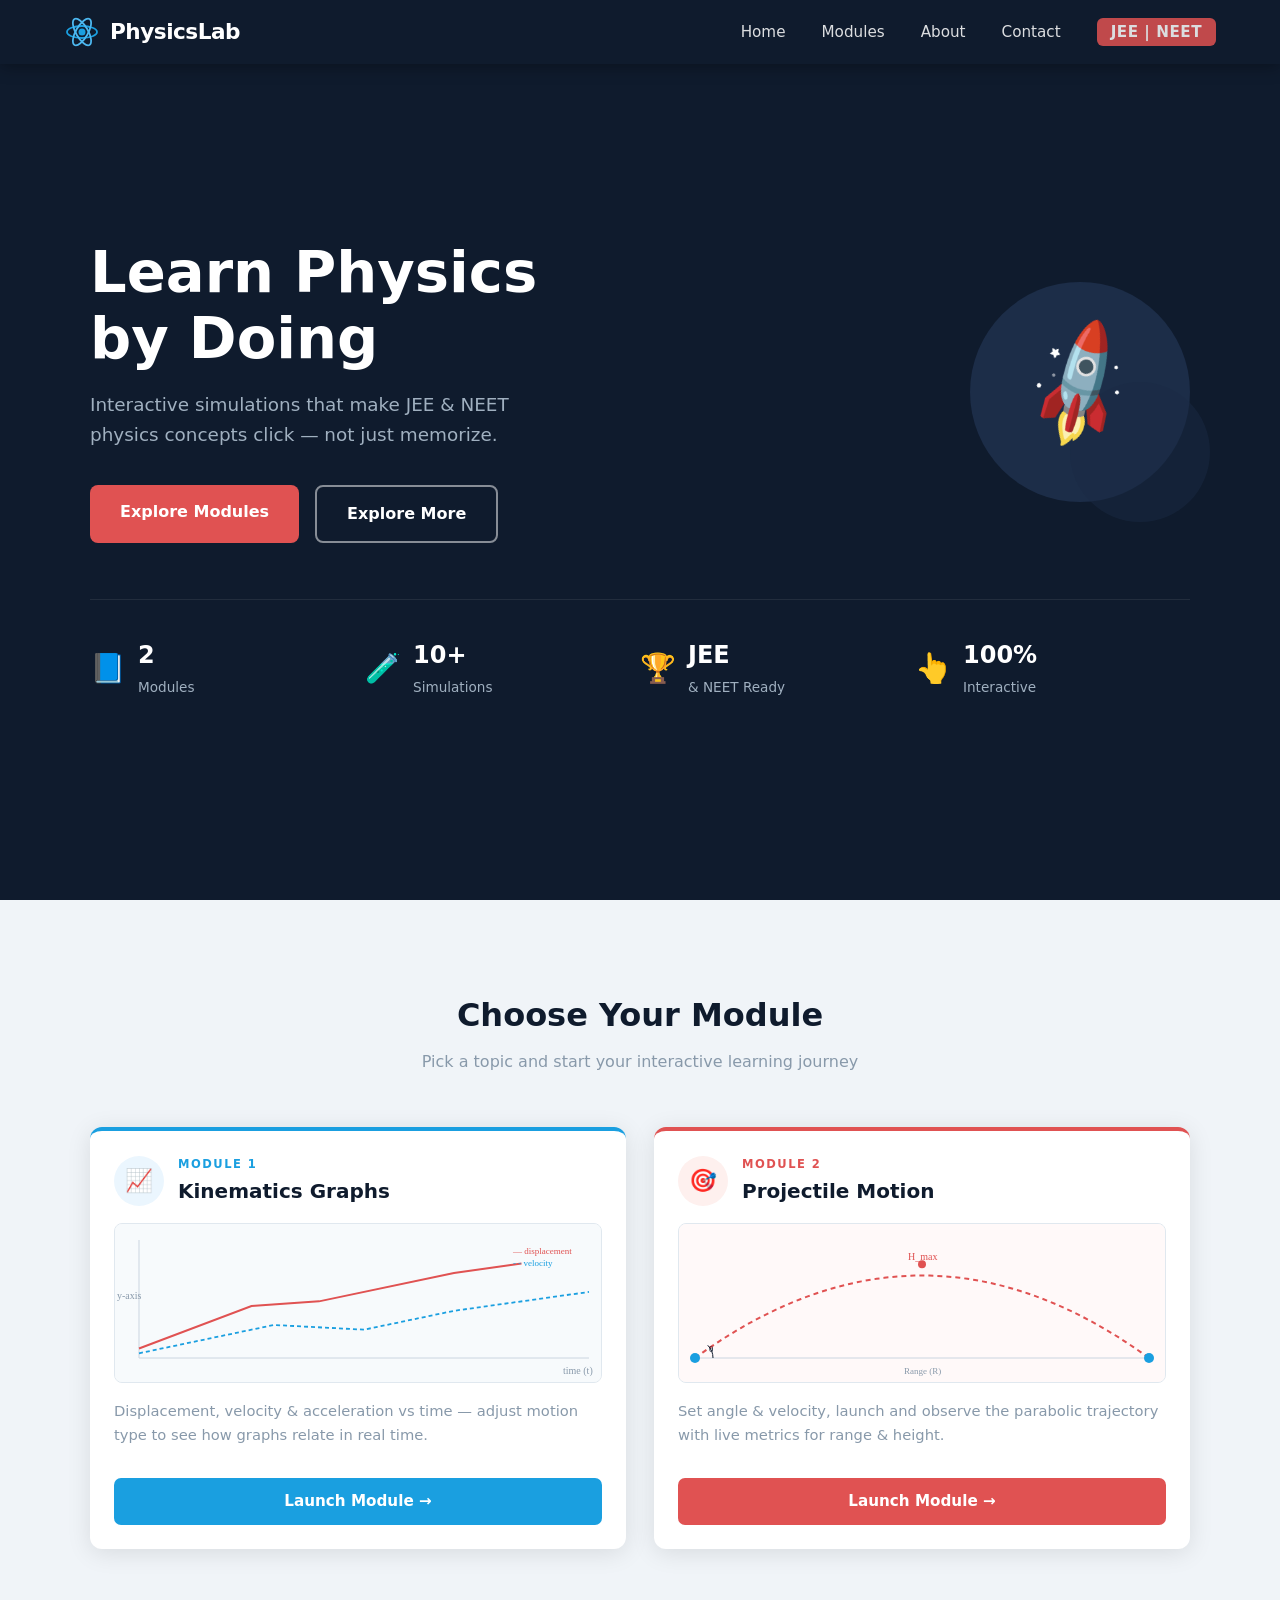
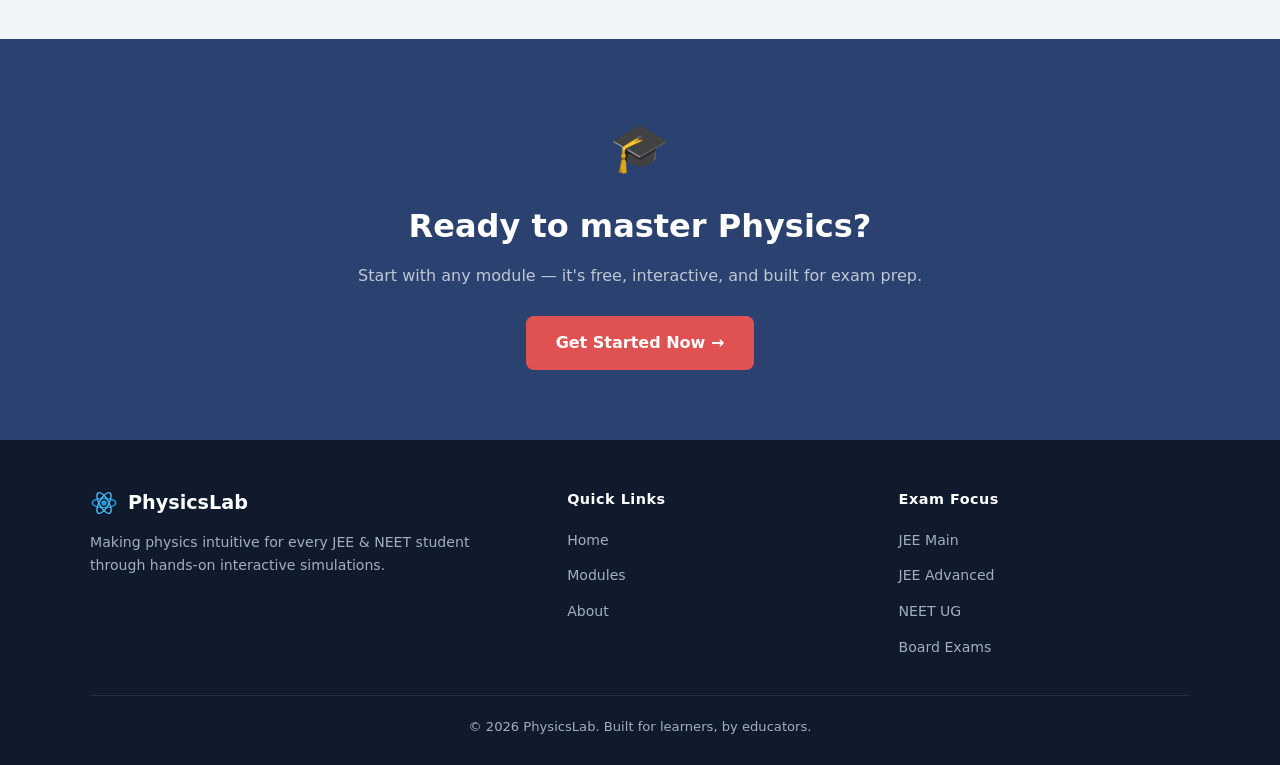
==== index.html @ a99c67ca "Add files via upload" ====
<!DOCTYPE html>
<html lang="en">
<head>
  <meta charset="UTF-8" />
  <meta name="viewport" content="width=device-width, initial-scale=1.0" />
  <title>PhysicsLab – Interactive Physics for JEE &amp; NEET</title>
  <link rel="stylesheet" href="styles.css" />
</head>
<body>

<!-- ① NAVBAR -->
<nav id="navbar">
  <a class="nav-logo" href="#home">
    <!-- Atom SVG icon -->
    <svg viewBox="0 0 36 36" fill="none" xmlns="http://www.w3.org/2000/svg">
      <circle cx="18" cy="18" r="3.5" fill="#1A9FE0"/>
      <ellipse cx="18" cy="18" rx="15" ry="6" stroke="#1A9FE0" stroke-width="1.8" fill="none"/>
      <ellipse cx="18" cy="18" rx="15" ry="6" stroke="#4DB8F0" stroke-width="1.8" fill="none" transform="rotate(60 18 18)"/>
      <ellipse cx="18" cy="18" rx="15" ry="6" stroke="#4DB8F0" stroke-width="1.8" fill="none" transform="rotate(120 18 18)"/>
    </svg>
    <span>PhysicsLab</span>
  </a>

  <ul class="nav-links" id="navLinks">
    <li><a href="#home">Home</a></li>
    <li><a href="#modules">Modules</a></li>
    <li><a href="#about-section">About</a></li>
    <li><a href="#footer-cta">Contact</a></li>
    <li><a class="nav-badge" href="#modules">JEE | NEET</a></li>
  </ul>

  <button class="hamburger" id="hamburger" aria-label="Toggle menu">
    <span></span><span></span><span></span>
  </button>
</nav>


<!-- ② HERO -->
<section id="home">
  <div class="hero-inner">
    <div class="hero-text">
      <h1>Learn Physics<br>by Doing</h1>
      <p>Interactive simulations that make JEE &amp; NEET physics concepts click — not just memorize.</p>
      <div class="hero-ctas">
        <a class="btn-primary" href="#modules">Explore Modules</a>
        <a class="btn-secondary" href="#modules">Explore More</a>
      </div>
    </div>
    <div class="hero-visual">
      <div class="hero-circle-bg"></div>
      <div class="hero-circle-sm"></div>
      <div class="hero-rocket">🚀</div>
    </div>
  </div>

  <div class="stats-bar">
    <div class="stat-item">
      <span class="stat-icon">📘</span>
      <div class="stat-text">
        <strong>2</strong>
        <span>Modules</span>
      </div>
    </div>
    <div class="stat-item">
      <span class="stat-icon">🧪</span>
      <div class="stat-text">
        <strong>10+</strong>
        <span>Simulations</span>
      </div>
    </div>
    <div class="stat-item">
      <span class="stat-icon">🏆</span>
      <div class="stat-text">
        <strong>JEE</strong>
        <span>&amp; NEET Ready</span>
      </div>
    </div>
    <div class="stat-item">
      <span class="stat-icon">👆</span>
      <div class="stat-text">
        <strong>100%</strong>
        <span>Interactive</span>
      </div>
    </div>
  </div>
</section>


<!-- ③ MODULE CARDS -->
<section id="modules">
  <div class="section-header">
    <h2>Choose Your Module</h2>
    <p>Pick a topic and start your interactive learning journey</p>
  </div>

  <div class="module-cards-grid">
    <!-- Card 1: Kinematics -->
    <div class="module-card kinematics">
      <div class="card-header">
        <div class="card-icon">📈</div>
        <div class="card-header-text">
          <p class="module-label">Module 1</p>
          <h3>Kinematics Graphs</h3>
        </div>
      </div>
      <div class="card-preview">
        <canvas id="cardCanvasKin" height="160"></canvas>
      </div>
      <div class="card-body">
        Displacement, velocity &amp; acceleration vs time — adjust motion type to see how graphs relate in real time.
      </div>
      <div class="card-footer">
        <a class="btn-module" href="http://jeeneetprep.stemlabstudio.in/kinematics_02/velocity_acceleration_01.html">Launch Module →</a>
      </div>
    </div>

    <!-- Card 2: Projectile -->
    <div class="module-card projectile">
      <div class="card-header">
        <div class="card-icon">🎯</div>
        <div class="card-header-text">
          <p class="module-label">Module 2</p>
          <h3>Projectile Motion</h3>
        </div>
      </div>
      <div class="card-preview">
        <canvas id="cardCanvasProj" height="160"></canvas>
      </div>
      <div class="card-body">
        Set angle &amp; velocity, launch and observe the parabolic trajectory with live metrics for range &amp; height.
      </div>
      <div class="card-footer">
        <a class="btn-module" href="http://jeeneetprep.stemlabstudio.in/kinematics_03/projectile_motion_01.html">Launch Module →</a>
      </div>
    </div>
  </div>
</section>



<!-- ⑥ FOOTER / CTA -->
<section id="footer-cta">
  <span class="cta-icon">🎓</span>
  <h2>Ready to master Physics?</h2>
  <p>Start with any module — it's free, interactive, and built for exam prep.</p>
  <a class="btn-primary" href="#modules">Get Started Now →</a>
</section>

<footer id="about-section">
  <div class="footer-grid">
    <div class="footer-brand">
      <a class="brand-name" href="#home">
        <svg width="28" height="28" viewBox="0 0 36 36" fill="none">
          <circle cx="18" cy="18" r="3.5" fill="#1A9FE0"/>
          <ellipse cx="18" cy="18" rx="15" ry="6" stroke="#1A9FE0" stroke-width="1.8" fill="none"/>
          <ellipse cx="18" cy="18" rx="15" ry="6" stroke="#4DB8F0" stroke-width="1.8" fill="none" transform="rotate(60 18 18)"/>
          <ellipse cx="18" cy="18" rx="15" ry="6" stroke="#4DB8F0" stroke-width="1.8" fill="none" transform="rotate(120 18 18)"/>
        </svg>
        PhysicsLab
      </a>
      <p>Making physics intuitive for every JEE &amp; NEET student through hands-on interactive simulations.</p>
    </div>

    <div class="footer-col">
      <h5>Quick Links</h5>
      <ul>
        <li><a href="#home">Home</a></li>
        <li><a href="#modules">Modules</a></li>
        <li><a href="#about-section">About</a></li>
      </ul>
    </div>

    <div class="footer-col">
      <h5>Exam Focus</h5>
      <ul>
        <li><a href="#">JEE Main</a></li>
        <li><a href="#">JEE Advanced</a></li>
        <li><a href="#">NEET UG</a></li>
        <li><a href="#">Board Exams</a></li>
      </ul>
    </div>
  </div>

  <div class="footer-bottom">
    © 2026 PhysicsLab. Built for learners, by educators.
  </div>
</footer>


<script>
/* ================================================
   UTILITY
   ================================================ */
const $ = id => document.getElementById(id);

function dpr() { return window.devicePixelRatio || 1; }

function setupCanvas(canvas) {
  const rect = canvas.getBoundingClientRect();
  const d = dpr();
  canvas.width  = rect.width  * d;
  canvas.height = rect.height * d;
  const ctx = canvas.getContext('2d');
  ctx.scale(d, d);
  return { ctx, W: rect.width, H: rect.height };
}

/* ================================================
   CARD PREVIEW – Kinematics mini-graph
   ================================================ */
function drawKinCard() {
  const canvas = $('cardCanvasKin');
  const { ctx, W, H } = setupCanvas(canvas);
  ctx.clearRect(0, 0, W, H);

  const pad = { l: 24, r: 12, t: 16, b: 24 };
  const gW = W - pad.l - pad.r;
  const gH = H - pad.t - pad.b;

  // background
  ctx.fillStyle = '#F7FAFC';
  ctx.fillRect(0, 0, W, H);

  // axes
  ctx.strokeStyle = '#CBD5E0';
  ctx.lineWidth = 1;
  ctx.beginPath();
  ctx.moveTo(pad.l, pad.t);
  ctx.lineTo(pad.l, pad.t + gH);
  ctx.lineTo(pad.l + gW, pad.t + gH);
  ctx.stroke();

  // labels
  ctx.fillStyle = '#8899AA';
  ctx.font = '10px Segoe UI';
  ctx.fillText('y-axis', 2, pad.t + gH / 2);
  ctx.fillText('time (t)', pad.l + gW - 26, pad.t + gH + 16);

  // displacement line (red solid)
  ctx.strokeStyle = '#E05252';
  ctx.lineWidth = 2;
  ctx.beginPath();
  const pts = [0, 0.1, 0.25, 0.55, 0.4, 0.6, 0.7, 0.9, 0.85, 1];
  for (let i = 0; i < pts.length; i += 2) {
    const x = pad.l + (pts[i] * gW);
    const y = pad.t + gH - (pts[i+1] * gH * 0.8);
    i === 0 ? ctx.moveTo(x, y) : ctx.lineTo(x, y);
  }
  ctx.stroke();

  // velocity line (blue dashed)
  ctx.strokeStyle = '#1A9FE0';
  ctx.lineWidth = 1.8;
  ctx.setLineDash([4, 3]);
  ctx.beginPath();
  const vpts = [0, 0.05, 0.3, 0.35, 0.5, 0.3, 0.7, 0.5, 1, 0.7];
  for (let i = 0; i < vpts.length; i += 2) {
    const x = pad.l + (vpts[i] * gW);
    const y = pad.t + gH - (vpts[i+1] * gH * 0.8);
    i === 0 ? ctx.moveTo(x, y) : ctx.lineTo(x, y);
  }
  ctx.stroke();
  ctx.setLineDash([]);

  // legend
  ctx.font = '9px Segoe UI';
  ctx.fillStyle = '#E05252'; ctx.fillText('— displacement', W - 88, pad.t + 14);
  ctx.fillStyle = '#1A9FE0'; ctx.fillText('- - velocity',    W - 88, pad.t + 26);
}

/* ================================================
   CARD PREVIEW – Projectile mini-graph
   ================================================ */
function drawProjCard() {
  const canvas = $('cardCanvasProj');
  const { ctx, W, H } = setupCanvas(canvas);
  ctx.clearRect(0, 0, W, H);

  ctx.fillStyle = '#FFF9F9';
  ctx.fillRect(0, 0, W, H);

  const pad = { l: 16, r: 16, t: 24, b: 24 };
  const gW = W - pad.l - pad.r;
  const gH = H - pad.t - pad.b;

  // ground
  ctx.strokeStyle = '#CBD5E0';
  ctx.lineWidth = 1;
  ctx.beginPath();
  ctx.moveTo(pad.l, pad.t + gH);
  ctx.lineTo(pad.l + gW, pad.t + gH);
  ctx.stroke();

  // parabola
  ctx.strokeStyle = '#E05252';
  ctx.lineWidth = 2;
  ctx.setLineDash([5, 4]);
  ctx.beginPath();
  const steps = 60;
  for (let i = 0; i <= steps; i++) {
    const t = i / steps;
    const x = pad.l + t * gW;
    const y = pad.t + gH - (4 * gH * 0.75 * t * (1 - t));
    i === 0 ? ctx.moveTo(x, y) : ctx.lineTo(x, y);
  }
  ctx.stroke();
  ctx.setLineDash([]);

  // launch & land dots
  const dotR = 5;
  ctx.fillStyle = '#1A9FE0';
  [[pad.l, pad.t + gH], [pad.l + gW, pad.t + gH]].forEach(([cx, cy]) => {
    ctx.beginPath(); ctx.arc(cx, cy, dotR, 0, Math.PI * 2); ctx.fill();
  });

  // H_max label
  const hx = pad.l + gW / 2;
  const hy = pad.t + gH * 0.02;
  ctx.fillStyle = '#E05252';
  ctx.font = '10px Segoe UI';
  ctx.fillText('H_max', hx - 14, hy + 10);
  ctx.beginPath(); ctx.arc(hx, hy + 14, 4, 0, Math.PI * 2);
  ctx.fill();

  // angle arc
  ctx.strokeStyle = '#0F1B2D'; ctx.lineWidth = 1;
  ctx.beginPath();
  ctx.arc(pad.l, pad.t + gH, 18, -Math.PI / 4, 0);
  ctx.stroke();
  ctx.fillStyle = '#0F1B2D'; ctx.font = '9px Segoe UI';
  ctx.fillText('θ', pad.l + 14, pad.t + gH - 6);

  // Range label
  ctx.fillStyle = '#8899AA'; ctx.font = '9px Segoe UI';
  ctx.fillText('Range (R)', pad.l + gW / 2 - 18, pad.t + gH + 16);
}


/* ================================================
   HAMBURGER MENU
   ================================================ */
$('hamburger').addEventListener('click', () => {
  $('navLinks').classList.toggle('open');
});

/* ================================================
   INIT & RESIZE
   ================================================ */
function initAll() {
  drawKinCard();
  drawProjCard();
}

window.addEventListener('load', initAll);
window.addEventListener('resize', () => {
  drawKinCard();
  drawProjCard();
});
</script>
</body>
</html>
---- styles.css ----
/* =============================================
   PhysicsLab – Styles
   ============================================= */

/* --- Reset & Base --- */
*, *::before, *::after { box-sizing: border-box; margin: 0; padding: 0; }

:root {
  --navy:       #0F1B2D;
  --navy-mid:   #1A2B44;
  --navy-light: #253A5A;
  --blue:       #1A9FE0;
  --blue-light: #4DB8F0;
  --red:        #E05252;
  --red-dark:   #C0392B;
  --green:      #27AE60;
  --gold:       #F39C12;
  --white:      #FFFFFF;
  --off-white:  #F0F4F8;
  --grey:       #8899AA;
  --text-dim:   #A0B0C0;
  --card-bg:    #FFFFFF;
  --shadow:     0 4px 24px rgba(0,0,0,0.10);
  --radius:     12px;
  --transition: 0.25s ease;
}

html { scroll-behavior: smooth; font-size: 16px; }

body {
  font-family: 'Segoe UI', system-ui, -apple-system, sans-serif;
  background: var(--off-white);
  color: var(--navy);
  line-height: 1.6;
}

/* =============================================
   NAVBAR  (Section ①)
   ============================================= */
#navbar {
  position: fixed;
  top: 0; left: 0; right: 0;
  z-index: 1000;
  background: var(--navy);
  height: 64px;
  display: flex;
  align-items: center;
  padding: 0 5%;
  box-shadow: 0 2px 16px rgba(0,0,0,0.35);
}

.nav-logo {
  display: flex;
  align-items: center;
  gap: 10px;
  text-decoration: none;
  flex-shrink: 0;
}

.nav-logo svg { width: 36px; height: 36px; }

.nav-logo span {
  font-size: 1.35rem;
  font-weight: 700;
  color: var(--white);
  letter-spacing: -0.5px;
}

.nav-links {
  display: flex;
  align-items: center;
  gap: 36px;
  margin-left: auto;
  list-style: none;
}

.nav-links a {
  color: var(--white);
  text-decoration: none;
  font-size: 0.95rem;
  opacity: 0.85;
  transition: opacity var(--transition);
}
.nav-links a:hover { opacity: 1; }

.nav-badge {
  background: var(--red);
  color: var(--white);
  font-size: 0.82rem;
  font-weight: 700;
  padding: 5px 14px;
  border-radius: 6px;
  letter-spacing: 0.5px;
  text-decoration: none;
  white-space: nowrap;
}

.hamburger {
  display: none;
  flex-direction: column;
  gap: 5px;
  cursor: pointer;
  margin-left: auto;
  background: none;
  border: none;
  padding: 4px;
}
.hamburger span {
  display: block;
  width: 24px; height: 2px;
  background: var(--white);
  border-radius: 2px;
  transition: var(--transition);
}

/* =============================================
   HERO  (Section ②)
   ============================================= */
#home {
  min-height: 100vh;
  background: var(--navy);
  display: flex;
  flex-direction: column;
  justify-content: center;
  padding: 100px 5% 60px;
  position: relative;
  overflow: hidden;
}

.hero-inner {
  display: grid;
  grid-template-columns: 1fr auto;
  gap: 40px;
  align-items: center;
  max-width: 1100px;
  margin: 0 auto;
  width: 100%;
}

.hero-text h1 {
  font-size: clamp(2.4rem, 5vw, 3.6rem);
  font-weight: 800;
  color: var(--white);
  line-height: 1.15;
  margin-bottom: 18px;
}

.hero-text p {
  font-size: 1.15rem;
  color: var(--text-dim);
  max-width: 480px;
  margin-bottom: 36px;
}

.hero-ctas {
  display: flex;
  gap: 16px;
  flex-wrap: wrap;
}

.btn-primary {
  background: var(--red);
  color: var(--white);
  border: none;
  padding: 14px 30px;
  border-radius: 8px;
  font-size: 1rem;
  font-weight: 700;
  cursor: pointer;
  text-decoration: none;
  transition: background var(--transition), transform var(--transition);
  display: inline-block;
}
.btn-primary:hover { background: var(--red-dark); transform: translateY(-2px); }

.btn-secondary {
  background: transparent;
  color: var(--white);
  border: 2px solid rgba(255,255,255,0.5);
  padding: 14px 30px;
  border-radius: 8px;
  font-size: 1rem;
  font-weight: 600;
  cursor: pointer;
  text-decoration: none;
  transition: border-color var(--transition), transform var(--transition);
  display: inline-block;
}
.btn-secondary:hover { border-color: var(--white); transform: translateY(-2px); }

/* Rocket illustration */
.hero-visual {
  position: relative;
  width: 220px;
  height: 220px;
}

.hero-circle-bg {
  position: absolute;
  inset: 0;
  border-radius: 50%;
  background: var(--navy-light);
  opacity: 0.6;
}

.hero-circle-sm {
  position: absolute;
  width: 140px; height: 140px;
  bottom: -20px; right: -20px;
  border-radius: 50%;
  background: var(--navy-mid);
  opacity: 0.5;
}

.hero-rocket {
  position: absolute;
  top: 50%; left: 50%;
  transform: translate(-50%, -55%) rotate(-30deg);
  font-size: 90px;
  animation: float 3s ease-in-out infinite;
}

@keyframes float {
  0%, 100% { transform: translate(-50%, -55%) rotate(-30deg); }
  50% { transform: translate(-50%, -65%) rotate(-30deg); }
}

/* Stats bar */
.stats-bar {
  display: flex;
  gap: 0;
  margin-top: 56px;
  max-width: 1100px;
  margin-left: auto;
  margin-right: auto;
  width: 100%;
  border-top: 1px solid rgba(255,255,255,0.08);
  padding-top: 36px;
  flex-wrap: wrap;
}

.stat-item {
  display: flex;
  align-items: center;
  gap: 12px;
  flex: 1;
  min-width: 160px;
}

.stat-icon { font-size: 1.8rem; }

.stat-text strong {
  display: block;
  font-size: 1.5rem;
  font-weight: 800;
  color: var(--white);
}

.stat-text span {
  font-size: 0.85rem;
  color: var(--text-dim);
}

/* =============================================
   MODULE CARDS  (Section ③)
   ============================================= */
#modules {
  padding: 90px 5%;
  background: var(--off-white);
}

.section-header {
  text-align: center;
  margin-bottom: 52px;
}
.section-header h2 {
  font-size: 2rem;
  font-weight: 800;
  color: var(--navy);
  margin-bottom: 8px;
}
.section-header p {
  color: var(--grey);
  font-size: 1rem;
}

.module-cards-grid {
  display: grid;
  grid-template-columns: 1fr 1fr;
  gap: 28px;
  max-width: 1100px;
  margin: 0 auto;
}

.module-card {
  background: var(--card-bg);
  border-radius: var(--radius);
  box-shadow: var(--shadow);
  overflow: hidden;
  transition: transform var(--transition), box-shadow var(--transition);
  border-top: 4px solid transparent;
}
.module-card:hover { transform: translateY(-6px); box-shadow: 0 12px 40px rgba(0,0,0,0.15); }
.module-card.kinematics { border-top-color: var(--blue); }
.module-card.projectile  { border-top-color: var(--red); }

.card-header {
  display: flex;
  align-items: center;
  gap: 14px;
  padding: 24px 24px 16px;
}

.card-icon {
  width: 50px; height: 50px;
  border-radius: 50%;
  display: flex;
  align-items: center;
  justify-content: center;
  font-size: 1.4rem;
  flex-shrink: 0;
}
.kinematics .card-icon { background: #EBF6FE; }
.projectile  .card-icon { background: #FEF0EE; }

.card-header-text .module-label {
  font-size: 0.72rem;
  font-weight: 700;
  letter-spacing: 1.5px;
  text-transform: uppercase;
  margin-bottom: 2px;
}
.kinematics .module-label { color: var(--blue); }
.projectile  .module-label { color: var(--red); }

.card-header-text h3 {
  font-size: 1.25rem;
  font-weight: 700;
  color: var(--navy);
}

.card-preview {
  margin: 0 24px;
  border-radius: 8px;
  overflow: hidden;
  background: #F7FAFC;
  border: 1px solid #E0E8EF;
  height: 160px;
  position: relative;
}

.card-preview canvas { width: 100%; height: 100%; }

.card-body {
  padding: 16px 24px;
  color: var(--grey);
  font-size: 0.92rem;
  line-height: 1.6;
}

.card-footer { padding: 16px 24px 24px; }

.btn-module {
  display: inline-block;
  padding: 11px 24px;
  border-radius: 7px;
  font-size: 0.95rem;
  font-weight: 700;
  text-decoration: none;
  border: none;
  cursor: pointer;
  transition: filter var(--transition), transform var(--transition);
  color: var(--white);
  width: 100%;
  text-align: center;
}
.btn-module:hover { filter: brightness(1.1); transform: translateY(-1px); }
.kinematics .btn-module { background: var(--blue); }
.projectile  .btn-module { background: var(--red); }

/* =============================================
   MODULE DETAIL SECTIONS  (Sections ④ ⑤)
   ============================================= */
.module-detail {
  padding: 90px 5%;
}
.module-detail.kinematics-section { background: #F0F8FF; }
.module-detail.projectile-section { background: #FFF5F5; }

.detail-inner {
  max-width: 1100px;
  margin: 0 auto;
}

.detail-header {
  display: flex;
  align-items: center;
  gap: 16px;
  margin-bottom: 36px;
}

.detail-badge {
  font-size: 0.72rem;
  font-weight: 700;
  letter-spacing: 2px;
  text-transform: uppercase;
  padding: 4px 12px;
  border-radius: 20px;
  color: var(--white);
}
.kinematics-section .detail-badge { background: var(--blue); }
.projectile-section  .detail-badge { background: var(--red); }

.detail-header h2 {
  font-size: 1.75rem;
  font-weight: 800;
  color: var(--navy);
}

.sim-layout {
  display: grid;
  grid-template-columns: 1fr 340px;
  gap: 28px;
  align-items: start;
}

.sim-canvas-wrap {
  background: var(--white);
  border-radius: var(--radius);
  box-shadow: var(--shadow);
  overflow: hidden;
  padding: 20px;
}

.sim-canvas-wrap canvas {
  width: 100%;
  border-radius: 8px;
  display: block;
}

.sim-controls {
  background: var(--white);
  border-radius: var(--radius);
  box-shadow: var(--shadow);
  padding: 24px;
  display: flex;
  flex-direction: column;
  gap: 20px;
}

.sim-controls h4 {
  font-size: 0.8rem;
  font-weight: 700;
  letter-spacing: 1.5px;
  text-transform: uppercase;
  color: var(--grey);
  margin-bottom: -8px;
}

.control-group { display: flex; flex-direction: column; gap: 8px; }

.control-group label {
  font-size: 0.88rem;
  font-weight: 600;
  color: var(--navy);
  display: flex;
  justify-content: space-between;
}

.control-group label span {
  font-weight: 700;
  color: var(--blue);
}
.projectile-section .control-group label span { color: var(--red); }

input[type="range"] {
  -webkit-appearance: none;
  width: 100%;
  height: 6px;
  border-radius: 3px;
  background: #DDE6EF;
  outline: none;
  cursor: pointer;
}
input[type="range"]::-webkit-slider-thumb {
  -webkit-appearance: none;
  width: 18px; height: 18px;
  border-radius: 50%;
  background: var(--blue);
  box-shadow: 0 2px 6px rgba(26,159,224,0.35);
  transition: transform var(--transition);
}
input[type="range"]::-webkit-slider-thumb:hover { transform: scale(1.2); }
.projectile-section input[type="range"]::-webkit-slider-thumb { background: var(--red); }

.info-cards {
  display: grid;
  grid-template-columns: 1fr 1fr;
  gap: 10px;
}

.info-card {
  background: var(--off-white);
  border-radius: 8px;
  padding: 10px 12px;
  text-align: center;
}

.info-card .ic-label {
  font-size: 0.72rem;
  color: var(--grey);
  text-transform: uppercase;
  letter-spacing: 0.8px;
  margin-bottom: 2px;
}

.info-card .ic-value {
  font-size: 1.05rem;
  font-weight: 700;
  color: var(--navy);
}

.btn-sim {
  padding: 12px;
  border-radius: 8px;
  border: none;
  font-size: 0.95rem;
  font-weight: 700;
  cursor: pointer;
  transition: filter var(--transition), transform var(--transition);
  color: var(--white);
}
.btn-sim:hover { filter: brightness(1.1); transform: translateY(-1px); }
.btn-sim.blue-btn { background: var(--blue); }
.btn-sim.red-btn  { background: var(--red); }
.btn-sim.outline  {
  background: transparent;
  border: 2px solid currentColor;
  color: var(--grey);
}
.btn-sim.outline:hover { color: var(--navy); border-color: var(--navy); filter: none; }

.btn-row { display: flex; gap: 10px; }
.btn-row .btn-sim { flex: 1; }

/* Concept cards */
.concept-box {
  margin-top: 28px;
  background: var(--white);
  border-radius: var(--radius);
  box-shadow: var(--shadow);
  padding: 24px;
}

.concept-box h4 {
  font-size: 0.8rem;
  font-weight: 700;
  letter-spacing: 1.5px;
  text-transform: uppercase;
  color: var(--grey);
  margin-bottom: 16px;
}

.concept-tags {
  display: flex;
  flex-wrap: wrap;
  gap: 10px;
}

.concept-tag {
  background: var(--off-white);
  border-radius: 20px;
  padding: 6px 14px;
  font-size: 0.85rem;
  font-weight: 600;
  color: var(--navy-mid);
  border: 1px solid #DDE6EF;
}

/* Quiz inline */
.quiz-box {
  margin-top: 20px;
  background: var(--white);
  border-radius: var(--radius);
  box-shadow: var(--shadow);
  padding: 24px;
}
.quiz-box h4 {
  font-size: 0.85rem;
  font-weight: 700;
  letter-spacing: 1px;
  text-transform: uppercase;
  color: var(--grey);
  margin-bottom: 12px;
}
.quiz-question { font-size: 0.95rem; font-weight: 600; color: var(--navy); margin-bottom: 14px; }
.quiz-options { display: flex; flex-direction: column; gap: 8px; }
.quiz-option {
  display: flex;
  align-items: center;
  gap: 10px;
  padding: 10px 14px;
  border-radius: 8px;
  border: 2px solid #DDE6EF;
  cursor: pointer;
  font-size: 0.9rem;
  transition: var(--transition);
  background: var(--white);
}
.quiz-option:hover { border-color: var(--blue); background: #EBF6FE; }
.quiz-option.correct { border-color: var(--green); background: #EAF7EF; color: var(--green); }
.quiz-option.wrong   { border-color: var(--red);   background: #FEF0EE; color: var(--red); }
.quiz-feedback { margin-top: 10px; font-size: 0.88rem; font-weight: 600; min-height: 20px; }

/* =============================================
   FOOTER  (Section ⑥)
   ============================================= */
#footer-cta {
  background: #2B4270;
  padding: 70px 5%;
  text-align: center;
}

#footer-cta .cta-icon { font-size: 3rem; margin-bottom: 16px; display: block; }

#footer-cta h2 {
  font-size: 2rem;
  font-weight: 800;
  color: var(--white);
  margin-bottom: 10px;
}

#footer-cta p {
  color: rgba(255,255,255,0.7);
  margin-bottom: 28px;
  font-size: 1rem;
}

footer {
  background: var(--navy);
  padding: 48px 5% 28px;
}

.footer-grid {
  display: grid;
  grid-template-columns: 1.5fr 1fr 1fr;
  gap: 40px;
  max-width: 1100px;
  margin: 0 auto 36px;
}

.footer-brand .brand-name {
  display: flex;
  align-items: center;
  gap: 10px;
  color: var(--white);
  font-size: 1.2rem;
  font-weight: 700;
  margin-bottom: 12px;
  text-decoration: none;
}

.footer-brand p {
  color: var(--text-dim);
  font-size: 0.88rem;
  line-height: 1.65;
}

.footer-col h5 {
  color: var(--white);
  font-size: 0.9rem;
  font-weight: 700;
  margin-bottom: 16px;
  letter-spacing: 0.5px;
}

.footer-col ul { list-style: none; display: flex; flex-direction: column; gap: 10px; }

.footer-col ul li a {
  color: var(--text-dim);
  text-decoration: none;
  font-size: 0.88rem;
  transition: color var(--transition);
}
.footer-col ul li a:hover { color: var(--white); }

.footer-bottom {
  border-top: 1px solid rgba(255,255,255,0.08);
  padding-top: 20px;
  text-align: center;
  color: var(--text-dim);
  font-size: 0.82rem;
  max-width: 1100px;
  margin: 0 auto;
}

/* =============================================
   RESPONSIVE
   ============================================= */
@media (max-width: 900px) {
  .module-cards-grid { grid-template-columns: 1fr; }
  .sim-layout { grid-template-columns: 1fr; }
  .footer-grid { grid-template-columns: 1fr 1fr; }
  .hero-visual { display: none; }
}

@media (max-width: 640px) {
  .nav-links { display: none; }
  .hamburger { display: flex; }
  .nav-links.open {
    display: flex;
    flex-direction: column;
    position: fixed;
    top: 64px; left: 0; right: 0;
    background: var(--navy-mid);
    padding: 20px 5%;
    gap: 20px;
    box-shadow: 0 8px 20px rgba(0,0,0,0.3);
  }
  .nav-links.open li { list-style: none; }
  .footer-grid { grid-template-columns: 1fr; gap: 28px; }
  .stats-bar { gap: 24px; }
  .info-cards { grid-template-columns: 1fr 1fr; }
}
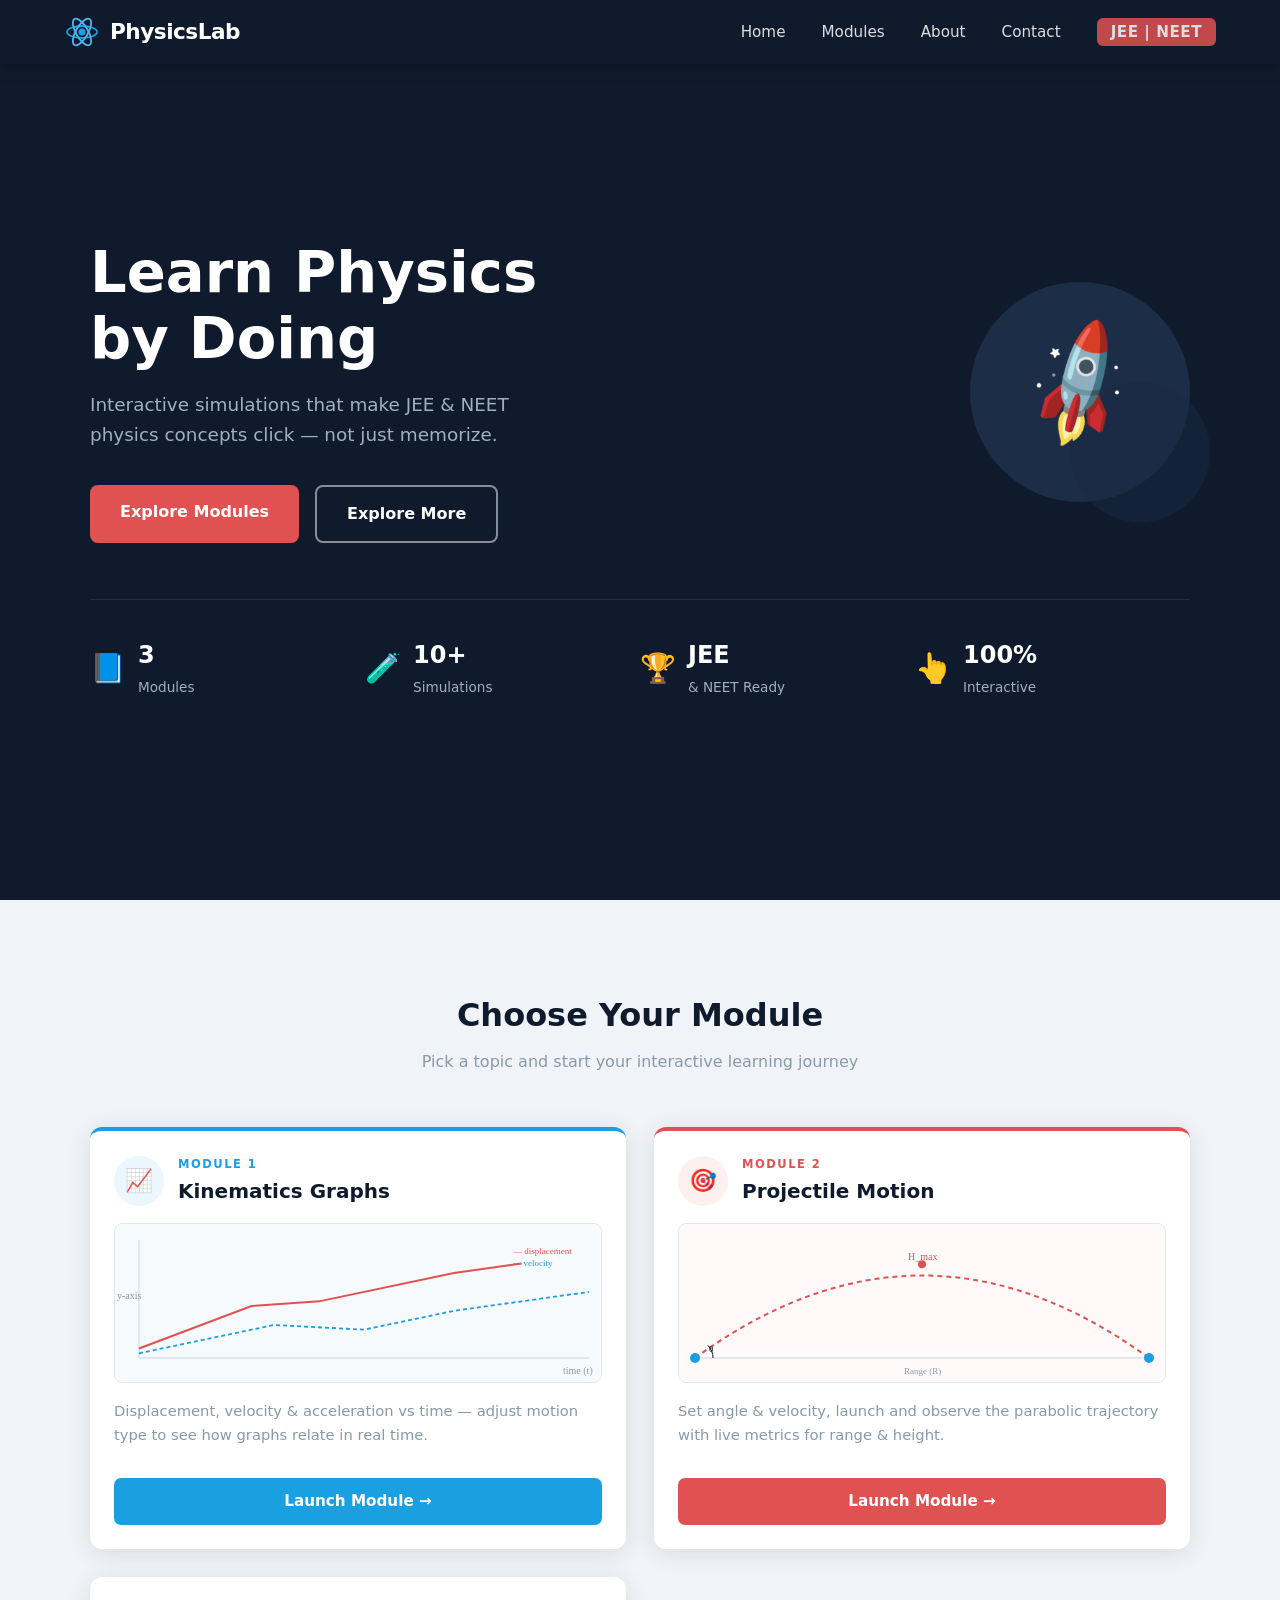
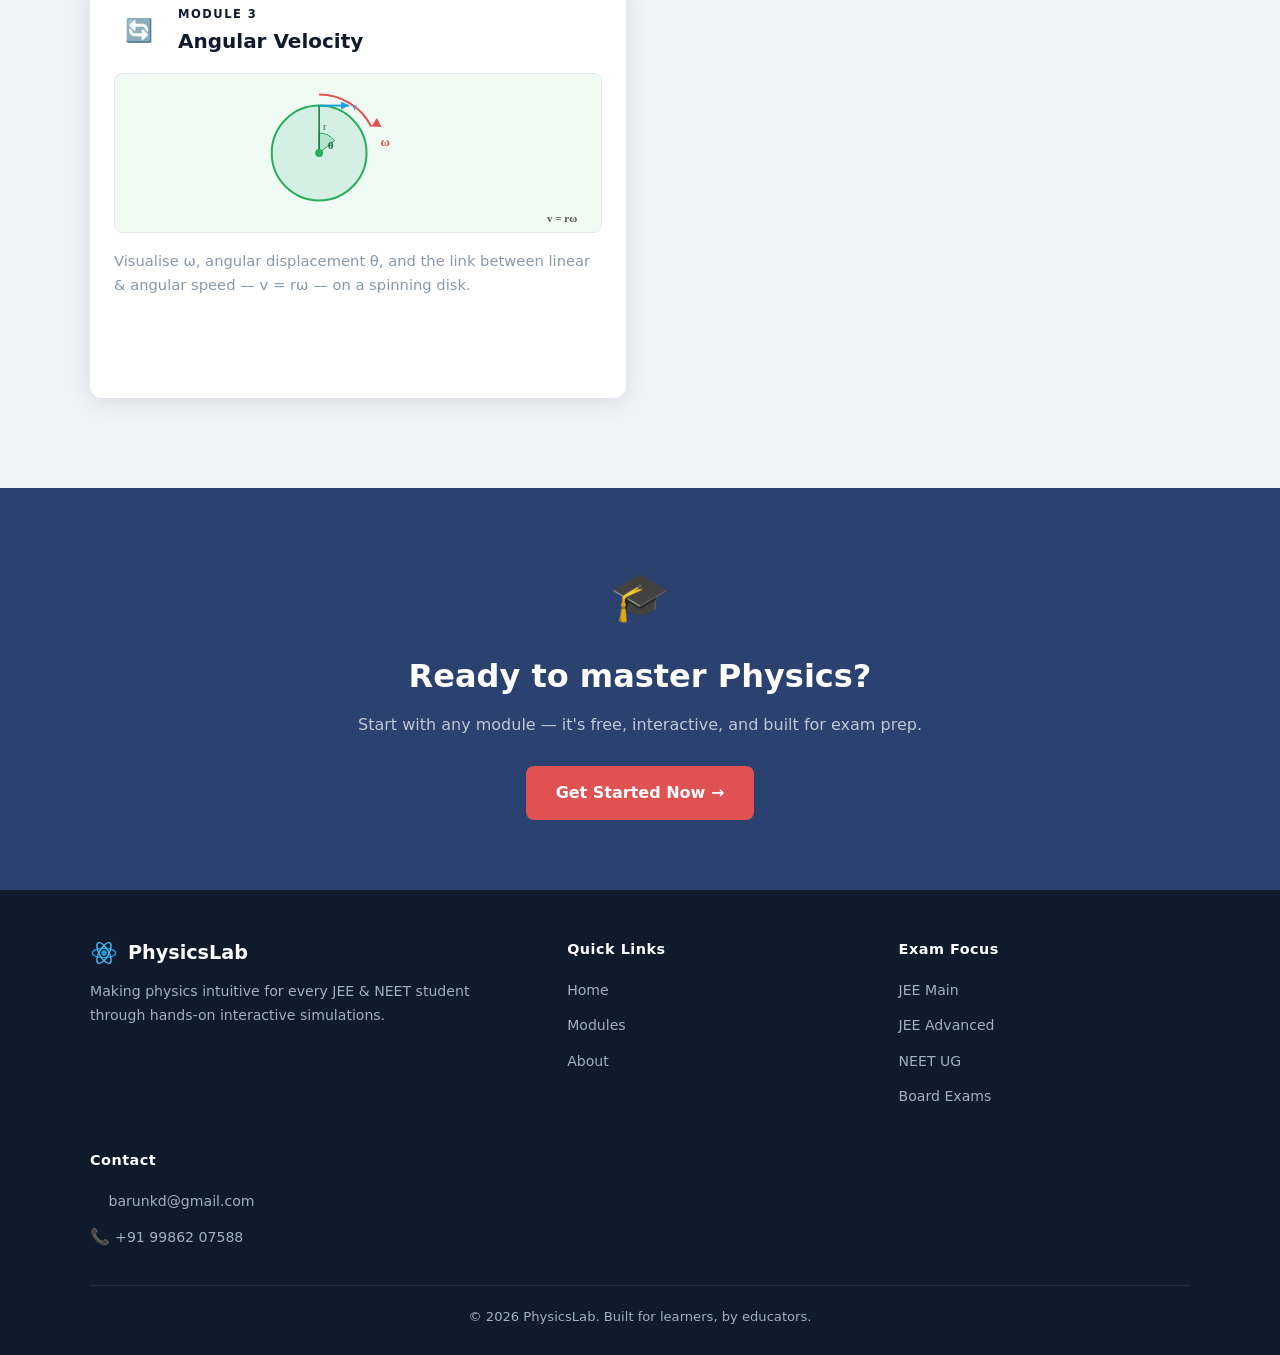
==== commit 78ec2445: "Added Angular Velocity" ====
--- a/index.html
+++ b/index.html
@@ -57,7 +57,7 @@
     <div class="stat-item">
       <span class="stat-icon">📘</span>
       <div class="stat-text">
-        <strong>2</strong>
+        <strong>3</strong>
         <span>Modules</span>
       </div>
     </div>
@@ -110,7 +110,7 @@
         Displacement, velocity &amp; acceleration vs time — adjust motion type to see how graphs relate in real time.
       </div>
       <div class="card-footer">
-        <a class="btn-module" href="http://jeeneetprep.stemlabstudio.in/kinematics_02/velocity_acceleration_01.html">Launch Module →</a>
+        <a class="btn-module" href="kinematics_02/velocity_acceleration_01.html">Launch Module →</a>
       </div>
     </div>
 
@@ -130,7 +130,27 @@
         Set angle &amp; velocity, launch and observe the parabolic trajectory with live metrics for range &amp; height.
       </div>
       <div class="card-footer">
-        <a class="btn-module" href="http://jeeneetprep.stemlabstudio.in/kinematics_03/projectile_motion_01.html">Launch Module →</a>
+        <a class="btn-module" href="kinematics_03/projectile_motion_01.html">Launch Module →</a>
+      </div>
+    </div>
+
+    <!-- Card 3: Angular Velocity -->
+    <div class="module-card angular">
+      <div class="card-header">
+        <div class="card-icon">🔄</div>
+        <div class="card-header-text">
+          <p class="module-label">Module 3</p>
+          <h3>Angular Velocity</h3>
+        </div>
+      </div>
+      <div class="card-preview">
+        <canvas id="cardCanvasAngVel" height="160"></canvas>
+      </div>
+      <div class="card-body">
+        Visualise ω, angular displacement θ, and the link between linear &amp; angular speed — v = rω — on a spinning disk.
+      </div>
+      <div class="card-footer">
+        <a class="btn-module" href="kinematics_04/angular_velocity_01.html">Launch Module →</a>
       </div>
     </div>
   </div>
@@ -179,6 +199,20 @@
         <li><a href="#">Board Exams</a></li>
       </ul>
     </div>
+
+    <div class="footer-col">
+      <h5>Contact</h5>
+      <ul class="footer-contact-list">
+        <li>
+          <span class="contact-icon">✉</span>
+          <a href="mailto:barunkd@gmail.com">barunkd@gmail.com</a>
+        </li>
+        <li>
+          <span class="contact-icon">📞</span>
+          <a href="tel:+919986207588">+91 99862 07588</a>
+        </li>
+      </ul>
+    </div>
   </div>
 
   <div class="footer-bottom">
@@ -337,6 +371,118 @@
 
 
 /* ================================================
+   CARD PREVIEW – Angular Velocity mini-diagram
+   ================================================ */
+function drawAngVelCard() {
+  const canvas = $('cardCanvasAngVel');
+  const { ctx, W, H } = setupCanvas(canvas);
+  ctx.clearRect(0, 0, W, H);
+
+  ctx.fillStyle = '#F0FBF4';
+  ctx.fillRect(0, 0, W, H);
+
+  const cx = W * 0.42, cy = H * 0.50;
+  const R = Math.min(W, H) * 0.30;
+
+  // Disk fill
+  ctx.beginPath();
+  ctx.arc(cx, cy, R, 0, Math.PI * 2);
+  ctx.fillStyle = '#D4F0E3';
+  ctx.fill();
+  ctx.strokeStyle = '#27AE60';
+  ctx.lineWidth = 2;
+  ctx.stroke();
+
+  // Sector for θ
+  const theta = Math.PI / 3.5;
+  ctx.beginPath();
+  ctx.moveTo(cx, cy);
+  ctx.arc(cx, cy, R * 0.42, -Math.PI / 2, -Math.PI / 2 + theta);
+  ctx.closePath();
+  ctx.fillStyle = 'rgba(39,174,96,0.18)';
+  ctx.fill();
+  ctx.strokeStyle = '#27AE60';
+  ctx.lineWidth = 1;
+  ctx.stroke();
+
+  // θ label
+  ctx.fillStyle = '#1A7040';
+  ctx.font = 'bold 11px Segoe UI';
+  ctx.fillText('θ', cx + R * 0.18, cy - R * 0.08);
+
+  // Radius line (12 o'clock)
+  ctx.strokeStyle = '#1A7040';
+  ctx.lineWidth = 1.5;
+  ctx.beginPath();
+  ctx.moveTo(cx, cy);
+  ctx.lineTo(cx, cy - R);
+  ctx.stroke();
+  ctx.fillStyle = '#1A7040';
+  ctx.font = '10px Segoe UI';
+  ctx.fillText('r', cx + 4, cy - R * 0.48);
+
+  // Center dot
+  ctx.beginPath();
+  ctx.arc(cx, cy, 4, 0, Math.PI * 2);
+  ctx.fillStyle = '#27AE60';
+  ctx.fill();
+
+  // Curved ω arrow outside disk
+  const arcR = R + 11;
+  const arcStart = -Math.PI / 2;
+  const arcEnd   = arcStart + 1.1;
+  ctx.strokeStyle = '#E05252';
+  ctx.lineWidth = 2;
+  ctx.beginPath();
+  ctx.arc(cx, cy, arcR, arcStart, arcEnd);
+  ctx.stroke();
+
+  // Arrowhead at end of ω arc
+  const ax = cx + arcR * Math.cos(arcEnd);
+  const ay = cy + arcR * Math.sin(arcEnd);
+  ctx.save();
+  ctx.translate(ax, ay);
+  ctx.rotate(arcEnd + Math.PI / 2);
+  ctx.beginPath();
+  ctx.moveTo(0, 0);
+  ctx.lineTo(-5, -9);
+  ctx.lineTo(5, -9);
+  ctx.closePath();
+  ctx.fillStyle = '#E05252';
+  ctx.fill();
+  ctx.restore();
+
+  // ω label
+  ctx.fillStyle = '#E05252';
+  ctx.font = 'bold 13px Segoe UI';
+  ctx.fillText('ω', cx + R + 14, cy - R * 0.15);
+
+  // Linear velocity arrow at top of disk
+  const vx = cx, vy = cy - R;
+  ctx.strokeStyle = '#1A9FE0';
+  ctx.lineWidth = 2;
+  ctx.beginPath();
+  ctx.moveTo(vx, vy);
+  ctx.lineTo(vx + 30, vy);
+  ctx.stroke();
+  ctx.beginPath();
+  ctx.moveTo(vx + 30, vy);
+  ctx.lineTo(vx + 22, vy - 4);
+  ctx.lineTo(vx + 22, vy + 4);
+  ctx.closePath();
+  ctx.fillStyle = '#1A9FE0';
+  ctx.fill();
+  ctx.fillStyle = '#1A9FE0';
+  ctx.font = '10px Segoe UI';
+  ctx.fillText('v', vx + 33, vy + 4);
+
+  // Formula v = rω
+  ctx.fillStyle = '#555';
+  ctx.font = 'bold 11px Segoe UI';
+  ctx.fillText('v = rω', W - 54, H - 10);
+}
+
+/* ================================================
    HAMBURGER MENU
    ================================================ */
 $('hamburger').addEventListener('click', () => {
@@ -349,12 +495,14 @@
 function initAll() {
   drawKinCard();
   drawProjCard();
+  drawAngVelCard();
 }
 
 window.addEventListener('load', initAll);
 window.addEventListener('resize', () => {
   drawKinCard();
   drawProjCard();
+  drawAngVelCard();
 });
 </script>
 </body>
